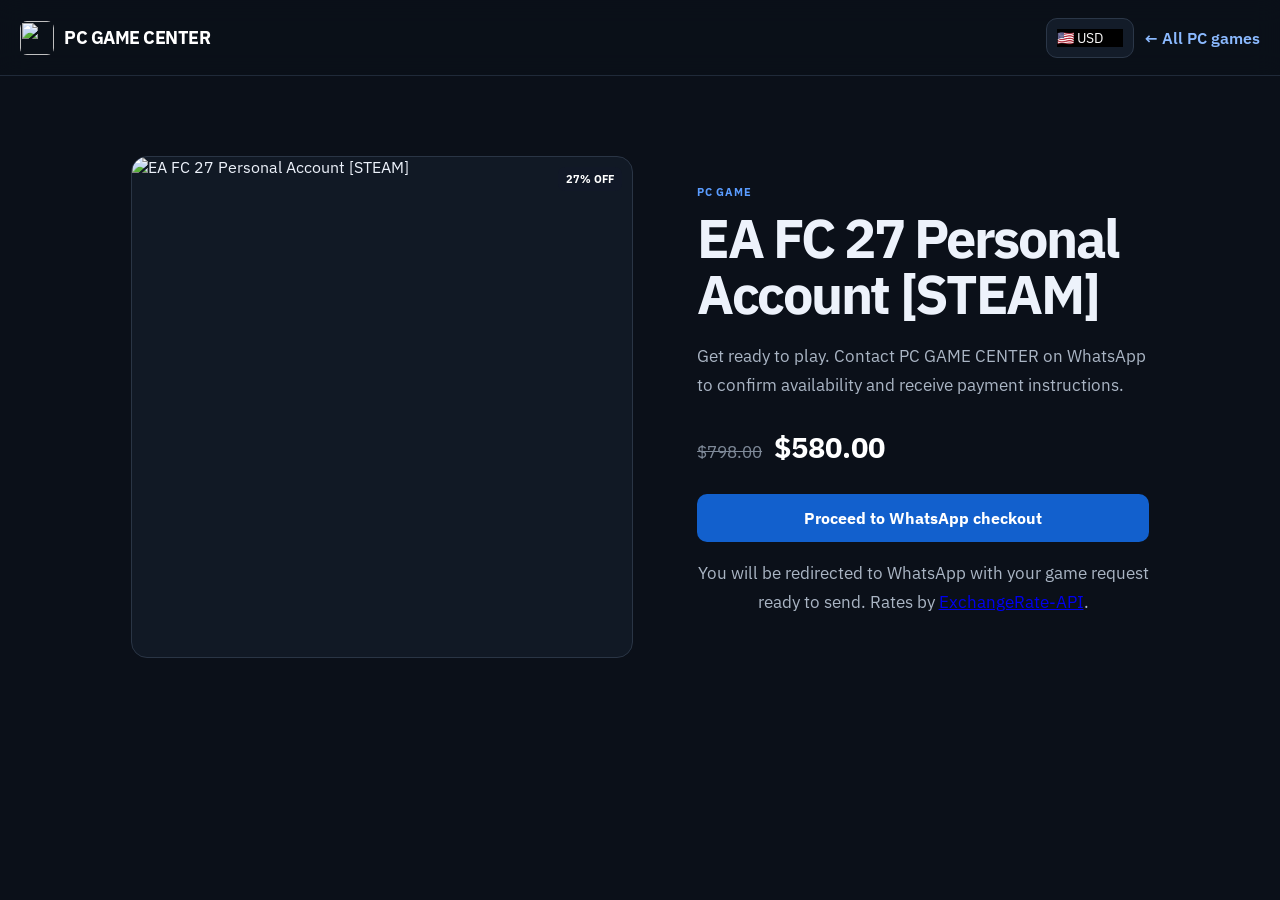
==== product.html @ 8725ed9a "Add files via upload" ====
<!doctype html>
<html lang="en"><head><meta charset="UTF-8"><meta name="viewport" content="width=device-width, initial-scale=1.0"><title>Product — PC GAME CENTER</title><link rel="preconnect" href="https://fonts.googleapis.com"><link rel="preconnect" href="https://fonts.gstatic.com" crossorigin><link href="https://fonts.googleapis.com/css2?family=IBM+Plex+Sans:wght@400;500;600;700&display=swap" rel="stylesheet"><link rel="stylesheet" href="styles.css"></head><body><header class="header"><a class="brand" href="index.html" aria-label="PC GAME CENTER home"><img src="https://images.chariowcdn.com/cdn-cgi/image/format=auto,onerror=redirect,quality=medium-high,slow-connection-quality=50,width=300/https://assets.chariowcdn.com/store_logos/eMhCmU0Z1oDSGBKYPeU1VyKjsjRjjvj1uEEZ4k4Z.jpg" alt=""><span>PC GAME CENTER</span></a><nav class="header-actions"><label class="currency" aria-label="Choose currency"><select id="currency"><option value="GHS">🇬🇭 GHS</option><option value="NGN">🇳🇬 NGN</option><option value="USD">🇺🇸 USD</option><option value="GBP">🇬🇧 GBP</option><option value="EUR">🇪🇺 EUR</option><option value="CAD">🇨🇦 CAD</option><option value="ZAR">🇿🇦 ZAR</option><option value="KES">🇰🇪 KES</option></select></label><a class="back-link" href="index.html">← All PC games</a></nav></header><main class="layout product-page" id="productPage"></main><script src="data.js"></script><script src="currency.js"></script><script src="product.js"></script></body></html>
---- styles.css ----
:root { --blue:#0047ab; --ink:#161a22; --muted:#68707d; --line:#e8ebef; --paper:#fff; }
* { box-sizing:border-box; }
html { scroll-behavior:smooth; }
body { margin:0; color:var(--ink); background:#fff; font-family:"IBM Plex Sans",Arial,sans-serif; }
button,input,select { font:inherit; }
button { cursor:pointer; }
.header { height:76px; padding:0 max(20px, calc((100vw - 1248px)/2)); display:flex; align-items:center; justify-content:space-between; border-bottom:1px solid #f0f1f3; background:rgba(255,255,255,.96); position:sticky; top:0; z-index:20; backdrop-filter:blur(12px); }
.brand { color:var(--ink); text-decoration:none; display:inline-flex; align-items:center; gap:10px; font-weight:700; font-size:18px; letter-spacing:-.5px; }
.brand img { width:34px; height:34px; border-radius:7px; object-fit:cover; }
.header-actions { display:flex; align-items:center; gap:10px; }
.currency,.cart-button { border:1px solid var(--line); background:rgb(3, 3, 3); border-radius:11px; height:40px; padding:0 13px; color:#000000; font-size:14px; }
.currency { display:flex; align-items:center; padding:0 10px; }.currency select { appearance:none; border:0; outline:0; color:inherit; background:black; font:inherit; cursor:pointer; padding-right:16px; }
.cart-button b { background:var(--blue); color:rgb(0, 0, 0); border-radius:99px; display:inline-grid; place-items:center; min-width:18px; height:18px; font-size:11px; margin-left:5px; }
.chevron { margin-left:4px; color:#7b8490; }
.menu-button { padding:7px; width:36px; height:36px; border:0; background:transparent; display:grid; place-content:center; gap:4px; }
.menu-button i { display:block; width:19px; height:2px; border-radius:2px; background:#45505c; }
.layout { max-width:1248px; padding:0 16px; margin:auto; }
.intro { padding:68px 0 38px; max-width:830px; }
.eyebrow { color:var(--blue); font-size:12px; letter-spacing:1.5px; font-weight:700; margin:0 0 13px; }
h1 { margin:0; font-size:clamp(30px,5vw,54px); letter-spacing:-2.3px; line-height:1.04; font-weight:700; }
.subtitle { max-width:575px; color:var(--muted); font-size:17px; line-height:1.55; margin:20px 0 0; }
.filters { display:flex; gap:14px; padding:22px; border:1px solid var(--line); background:#fafbfc; border-radius:16px; }
.search { flex:1; height:48px; position:relative; display:flex; align-items:center; }
.search span { position:absolute; left:16px; font-size:25px; color:#68717f; transform:rotate(-20deg); }
.search input,.select select { width:100%; height:100%; border:1px solid transparent; outline:0; border-radius:10px; background:#fff; color:#404854; }
.search input { padding:0 16px 0 47px; }
.search input:focus,.select select:focus { border-color:#9ab5df; box-shadow:0 0 0 3px #e9f0fc; }
.select { width:190px; height:48px; position:relative; }
.select:after { content:"⌄"; position:absolute; right:14px; top:11px; color:#7c8490; pointer-events:none; }
.select select { padding:0 35px 0 14px; appearance:none; }
.result-count { color:var(--muted); font-size:14px; margin:30px 0 15px; }
.products { display:grid; grid-template-columns:repeat(4,1fr); gap:22px; }
.product { border:1px solid var(--line); border-radius:13px; overflow:hidden; display:flex; flex-direction:column; background:white; transition:transform .25s,box-shadow .25s,border-color .25s; }
.product:hover { transform:translateY(-5px); border-color:#d6dde6; box-shadow:0 12px 30px rgba(29,44,65,.12); }
.image-wrap { position:relative; overflow:hidden; aspect-ratio:1/1; background:#f0f1f3; }
.image-wrap img { width:100%; height:100%; object-fit:cover; transition:transform .35s; }
.product:hover img { transform:scale(1.05); }
.badge { position:absolute; top:10px; right:10px; padding:5px 8px; background:#111827; color:#fff; border-radius:7px; text-transform:uppercase; font-size:11px; font-weight:700; }
.product-info { padding:15px; display:flex; flex-direction:column; flex:1; }
.platform { color:var(--blue); font-size:11px; font-weight:700; letter-spacing:.8px; text-transform:uppercase; }
.product h2 { font-size:16px; line-height:1.25; min-height:40px; margin:8px 0 13px; font-weight:600; }
.price-row { border-top:1px solid var(--line); padding-top:12px; min-height:43px; display:flex; align-items:baseline; gap:7px; }
.old-price { color:#979da6; text-decoration:line-through; font-size:13px; }.price { font-weight:600; font-size:15px; }.sale { color:#d72f2f; }
.buy { width:100%; border:0; border-radius:9px; padding:11px; margin-top:16px; color:white; background:var(--blue); font-size:15px; font-weight:700; transition:background .2s; }.buy:hover{background:#003987;}
.product-buy { display:block; text-align:center; text-decoration:none; }
.load-more { display:block; margin:36px auto 80px; border:1px solid #bfcbe0; color:var(--blue); background:white; border-radius:10px; padding:12px 27px; font-weight:600; }.load-more:hover { background:#f3f7fd; }
footer { border-top:1px solid var(--line); background:#fafbfc; padding:42px max(20px, calc((100vw - 1248px)/2)) 20px; }.footer-top{max-width:1248px;margin:auto;display:grid;grid-template-columns:2fr 1fr 1fr;gap:45px;}.footer-top p{color:var(--muted);font-size:14px;}.footer-top h2{font-size:14px;margin:3px 0 13px;}.footer-top div:not(:first-child) a{display:block;color:#606a78;font-size:14px;text-decoration:none;margin:8px 0;}.footer-top a:hover{color:var(--blue);}.footer-bottom{max-width:1248px;margin:35px auto 0;padding-top:18px;border-top:1px solid var(--line);display:flex;justify-content:space-between;color:#7b8490;font-size:12px;}
.cart-panel { position:fixed; right:0; top:0; bottom:0; width:min(390px,100%); z-index:40; padding:25px; background:white; transform:translateX(100%); transition:transform .28s; box-shadow:-8px 0 28px rgba(20,32,50,.13); display:flex; flex-direction:column; }.cart-panel.open{transform:translateX(0)}.cart-heading{display:flex;justify-content:space-between;align-items:center;font-size:20px;padding-bottom:20px;border-bottom:1px solid var(--line)}.cart-heading button{border:0;background:transparent;font-size:30px;line-height:1}.cart-items{flex:1;padding:18px 0;color:var(--muted)}.cart-item{display:flex;gap:11px;padding:10px 0;border-bottom:1px solid var(--line);font-size:14px}.cart-item img{width:48px;height:48px;object-fit:cover;border-radius:7px}.cart-item strong{display:block;color:var(--ink);margin-bottom:4px}.cart-total{border-top:1px solid var(--line);padding:17px 0;display:flex;justify-content:space-between}.checkout{border:0;border-radius:10px;color:white;background:var(--blue);padding:13px;font-weight:700}.overlay{position:fixed;inset:0;z-index:35;background:rgba(15,23,42,.3);opacity:0;visibility:hidden;transition:.2s}.overlay.show{opacity:1;visibility:visible}
@media(max-width:850px){.products{grid-template-columns:repeat(3,1fr)}.intro{padding-top:48px}.filters{flex-wrap:wrap}.search{flex-basis:100%}.select{flex:1}.footer-top{grid-template-columns:1fr 1fr}.footer-top>div:first-child{grid-column:span 2}}
@media(max-width:560px){.header{height:64px}.brand{font-size:15px}.brand img{width:31px;height:31px}.cart-button{display:none}.currency{padding:0 9px}.intro{padding:37px 0 28px}h1{letter-spacing:-1.4px}.subtitle{font-size:15px}.filters{padding:12px;gap:10px}.products{grid-template-columns:repeat(2,1fr);gap:12px}.product-info{padding:10px}.product h2{font-size:13px;min-height:33px;margin:6px 0 9px}.buy{margin-top:11px;padding:9px;font-size:13px}.price{font-size:13px}.old-price{display:none}.footer-top{gap:28px}.footer-bottom{display:block;line-height:2}.footer-bottom span{display:block}}

/* Dark PC GAME CENTER theme */
body { color:#edf2fb; background:#0b1019; }
.header { background:rgba(11,16,25,.94); border-color:#202a39; }
.brand { color:#fff; }.currency,.cart-button { color:#dce6f4; border-color:#2b3748; background:#131c29; }.menu-button i { background:#dce6f4; }
.currency select { color:#faf9f9; }
.intro { background:radial-gradient(circle at 75% 40%, rgba(0,71,171,.24), transparent 34%); }.eyebrow,.platform { color:#5a9cff; }.subtitle,.result-count { color:#9eabbb; }
.filters { background:#111925; border-color:#263243; }.search input,.select select { background:#0b1019; color:#eaf0f8; }.search span { color:#8796a8; }.pc-only { width:190px; height:48px; display:grid; place-items:center; border-radius:10px; background:#0b1019; color:#5a9cff; font-weight:700; font-size:12px; letter-spacing:.8px; }
.product { background:#131c29; border-color:#263243; }.product:hover { border-color:#3c5e8d; box-shadow:0 12px 30px rgba(0,0,0,.35); }.product-info { background:#131c29; }.product h2 { color:#f4f7fb; }.product-link { color:inherit; text-decoration:none; }.price-row { border-color:#2a3545; }.old-price { color:#7f8a99; }.price { color:#fff; }.sale { color:#ff7676; }.buy,.checkout,.checkout-link { background:#1260cd; }.buy:hover,.checkout:hover,.checkout-link:hover { background:#2376e8; }
.load-more { color:#76adff; border-color:#31517d; background:#111925; }.load-more:hover { background:#18253a; } footer { background:#0d141f; border-color:#202a39; }.footer-top p,.footer-top div:not(:first-child) a,.footer-bottom { color:#8f9cad; }.footer-bottom { border-color:#202a39; }
.cart-panel { background:#101824; color:#edf2fb; }.cart-heading,.cart-total,.cart-item { border-color:#263243; }.cart-heading button { color:#fff; }.cart-items { color:#99a7b9; }.cart-item strong { color:#fff; }.overlay { background:rgba(0,0,0,.6); }
.back-link { color:#8bbaff; text-decoration:none; font-weight:600; }.product-page { min-height:calc(100vh - 76px); }.product-detail { display:grid; grid-template-columns:minmax(280px, 1fr) minmax(320px, .9fr); gap:64px; align-items:center; max-width:1050px; margin:0 auto; padding:80px 16px; }.detail-image { position:relative; overflow:hidden; border-radius:16px; border:1px solid #2a3545; background:#111925; aspect-ratio:1; }.detail-image img { width:100%; height:100%; object-fit:cover; }.detail-copy h1 { margin:10px 0 20px; font-size:clamp(34px,5vw,54px); }.detail-copy p { color:#aab5c4; line-height:1.7; font-size:17px; }.detail-price { display:flex; align-items:baseline; gap:12px; margin:28px 0; }.detail-price strong { color:#fff; font-size:29px; }.detail-price .old-price { font-size:17px; }.checkout-link { display:block; text-align:center; border-radius:10px; color:#fff; padding:14px 18px; font-weight:700; text-decoration:none; }.secure-note { font-size:13px; text-align:center; }.not-found { padding:100px 0; text-align:center; }.buy-link { color:#8bbaff; }
@media(max-width:850px){.pc-only{flex:1}.product-detail{gap:36px;padding:52px 16px;}} @media(max-width:650px){.product-detail{grid-template-columns:1fr;padding-top:34px}.back-link{font-size:14px}.pc-only{width:auto}.detail-copy h1{font-size:36px}}
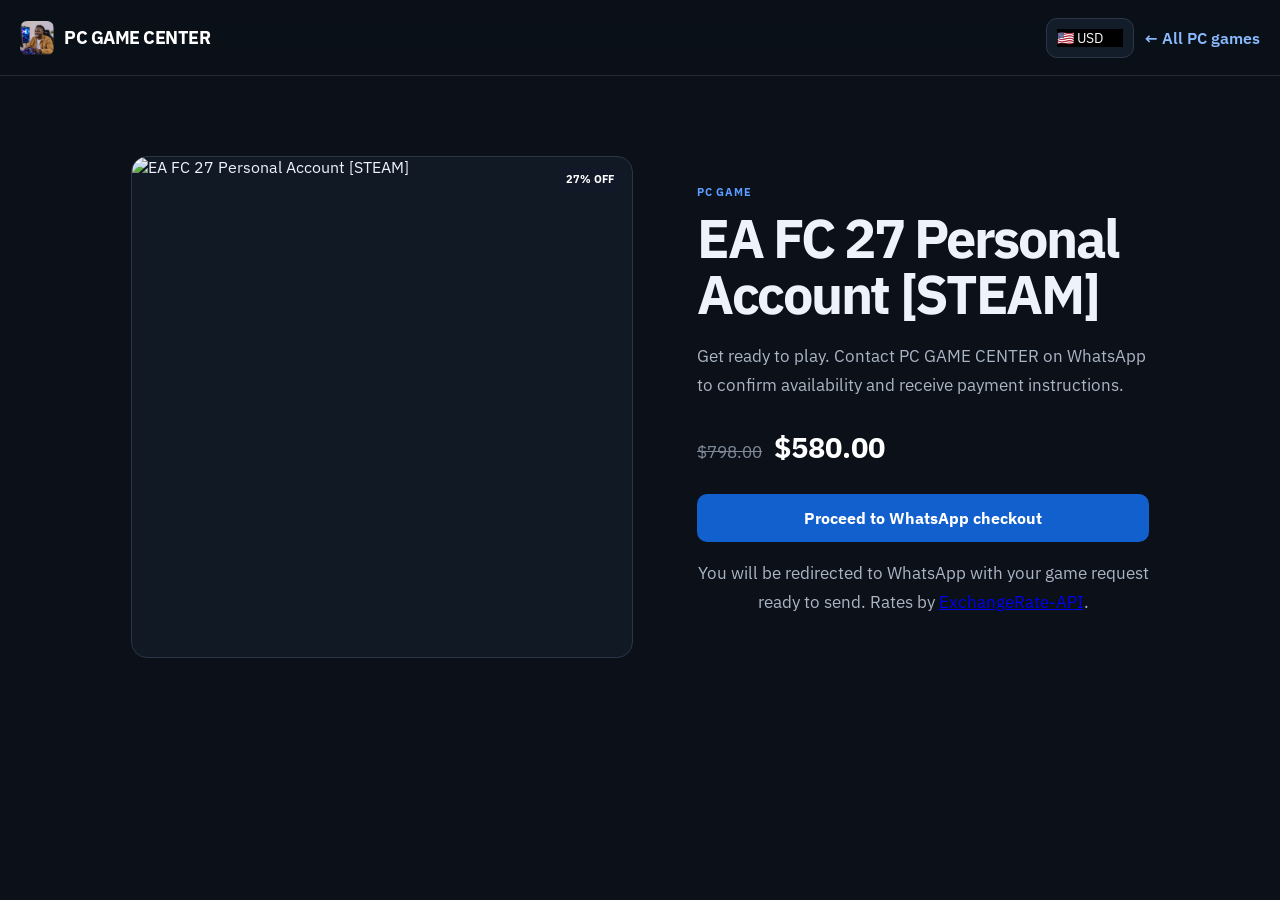
==== commit 71718198: "Change product image source to local path Updated product image source to a local file." ====
--- a/product.html
+++ b/product.html
@@ -1,2 +1,2 @@
 <!doctype html>
-<html lang="en"><head><meta charset="UTF-8"><meta name="viewport" content="width=device-width, initial-scale=1.0"><title>Product — PC GAME CENTER</title><link rel="preconnect" href="https://fonts.googleapis.com"><link rel="preconnect" href="https://fonts.gstatic.com" crossorigin><link href="https://fonts.googleapis.com/css2?family=IBM+Plex+Sans:wght@400;500;600;700&display=swap" rel="stylesheet"><link rel="stylesheet" href="styles.css"></head><body><header class="header"><a class="brand" href="index.html" aria-label="PC GAME CENTER home"><img src="https://images.chariowcdn.com/cdn-cgi/image/format=auto,onerror=redirect,quality=medium-high,slow-connection-quality=50,width=300/https://assets.chariowcdn.com/store_logos/eMhCmU0Z1oDSGBKYPeU1VyKjsjRjjvj1uEEZ4k4Z.jpg" alt=""><span>PC GAME CENTER</span></a><nav class="header-actions"><label class="currency" aria-label="Choose currency"><select id="currency"><option value="GHS">🇬🇭 GHS</option><option value="NGN">🇳🇬 NGN</option><option value="USD">🇺🇸 USD</option><option value="GBP">🇬🇧 GBP</option><option value="EUR">🇪🇺 EUR</option><option value="CAD">🇨🇦 CAD</option><option value="ZAR">🇿🇦 ZAR</option><option value="KES">🇰🇪 KES</option></select></label><a class="back-link" href="index.html">← All PC games</a></nav></header><main class="layout product-page" id="productPage"></main><script src="data.js"></script><script src="currency.js"></script><script src="product.js"></script></body></html>
+<html lang="en"><head><meta charset="UTF-8"><meta name="viewport" content="width=device-width, initial-scale=1.0"><title>Product — PC GAME CENTER</title><link rel="preconnect" href="https://fonts.googleapis.com"><link rel="preconnect" href="https://fonts.gstatic.com" crossorigin><link href="https://fonts.googleapis.com/css2?family=IBM+Plex+Sans:wght@400;500;600;700&display=swap" rel="stylesheet"><link rel="stylesheet" href="styles.css"></head><body><header class="header"><a class="brand" href="index.html" aria-label="PC GAME CENTER home"><img src="./pictures/200b0b75-92d3-4e95-b111-888e542b7d16.webp" alt=""><span>PC GAME CENTER</span></a><nav class="header-actions"><label class="currency" aria-label="Choose currency"><select id="currency"><option value="GHS">🇬🇭 GHS</option><option value="NGN">🇳🇬 NGN</option><option value="USD">🇺🇸 USD</option><option value="GBP">🇬🇧 GBP</option><option value="EUR">🇪🇺 EUR</option><option value="CAD">🇨🇦 CAD</option><option value="ZAR">🇿🇦 ZAR</option><option value="KES">🇰🇪 KES</option></select></label><a class="back-link" href="index.html">← All PC games</a></nav></header><main class="layout product-page" id="productPage"></main><script src="data.js"></script><script src="currency.js"></script><script src="product.js"></script></body></html>
